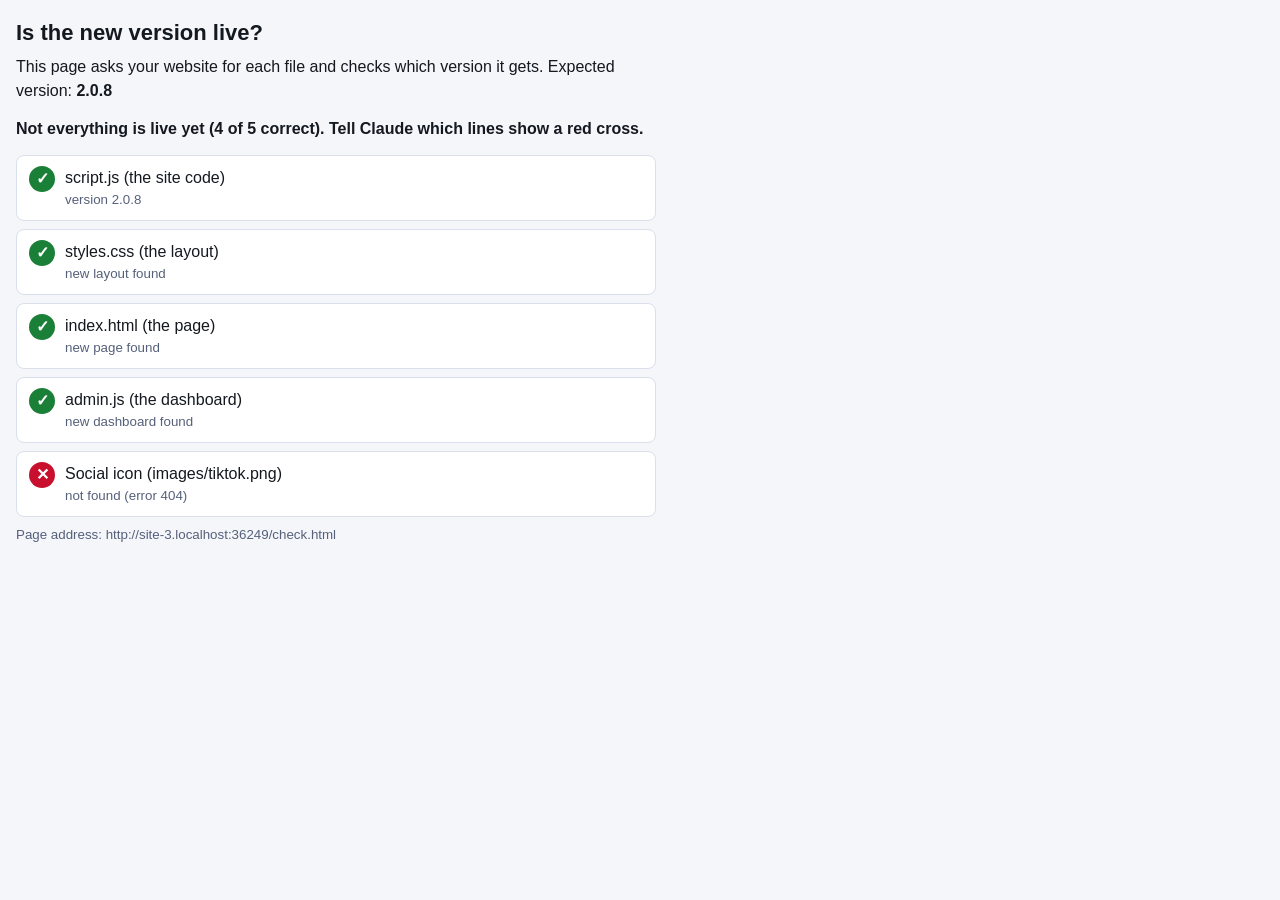
==== check.html @ 012de7f6 "Add files via upload" ====
<!doctype html>
<html lang="en"><head><meta charset="utf-8"><meta name="viewport" content="width=device-width,initial-scale=1">
<title>Site check</title>
<style>body{font:16px/1.5 Arial,Helvetica,sans-serif;margin:0;padding:16px;background:#f4f6fa;color:#14181f;max-width:640px}
h1{font-size:22px;margin:0 0 4px}p{margin:6px 0}.r{display:flex;gap:10px;align-items:flex-start;background:#fff;border:1px solid #d9dfeb;border-radius:8px;padding:10px 12px;margin:8px 0}
.r b{flex:none;width:26px;height:26px;border-radius:50%;color:#fff;text-align:center;line-height:26px}.ok b{background:#1a7f37}.bad b{background:#c8102e}.wait b{background:#999}
small{color:#55607a;display:block}#sum{font-weight:700;margin:14px 0}</style></head><body>
<h1>Is the new version live?</h1>
<p>This page asks your website for each file and checks which version it gets. Expected version: <b id="exp"></b></p>
<div id="sum">Checking...</div><div id="out"></div>
<p><small>Page address: <span id="loc"></span></small></p>
<script>
const EXPECT='2.0.8';document.getElementById('exp').textContent=EXPECT;document.getElementById('loc').textContent=location.href;
const rows=[
 ['script.js (the site code)','script.js',t=>{const m=t.match(/CODE_VERSION='([\d.]+)'/);return m?{ok:m[1]===EXPECT,msg:'version '+m[1]}:{ok:false,msg:'no version found - this is an old script.js'}}],
 ['styles.css (the layout)','styles.css',t=>({ok:/v2\.0\.8/.test(t),msg:/v2\.0\.8/.test(t)?'new layout found':'old layout - the new styles.css is not live'})],
 ['index.html (the page)','index.html',t=>({ok:/base href/.test(t)&&t.includes(EXPECT),msg:t.includes(EXPECT)?'new page found':'old page - the new index.html is not live'})],
 ['admin.js (the dashboard)','admin.js',t=>({ok:/Preview sizes/.test(t),msg:/Preview sizes/.test(t)?'new dashboard found':'old dashboard'})],
 ['Social icon (images/tiktok.png)','images/tiktok.png',null],
];
let good=0;const out=document.getElementById('out');
(async()=>{for(const [name,path,fn] of rows){
 const d=document.createElement('div');d.className='r wait';d.innerHTML='<b>?</b><div>'+name+'<small>checking...</small></div>';out.append(d);
 let ok=false,msg='';
 try{const r=await fetch('/'+path+'?c='+Date.now(),{cache:'no-store'});
  if(!r.ok){msg='not found (error '+r.status+')'}
  else if(!fn){const ct=r.headers.get('content-type')||'';ok=/image/.test(ct);msg=ok?'found':'not an image - file is missing'}
  else{const t=await r.text();const x=fn(t);ok=x.ok;msg=x.msg}}
 catch(e){msg='could not load'}
 d.className='r '+(ok?'ok':'bad');d.innerHTML='<b>'+(ok?'✓':'✕')+'</b><div>'+name+'<small>'+msg+'</small></div>';if(ok)good++}
 document.getElementById('sum').textContent=good===rows.length?'All good: the new version is live. If your phone still shows the old design, clear that browser\'s data for this site or open the site in a private tab.':'Not everything is live yet ('+good+' of '+rows.length+' correct). Tell Claude which lines show a red cross.'})();
</script></body></html>
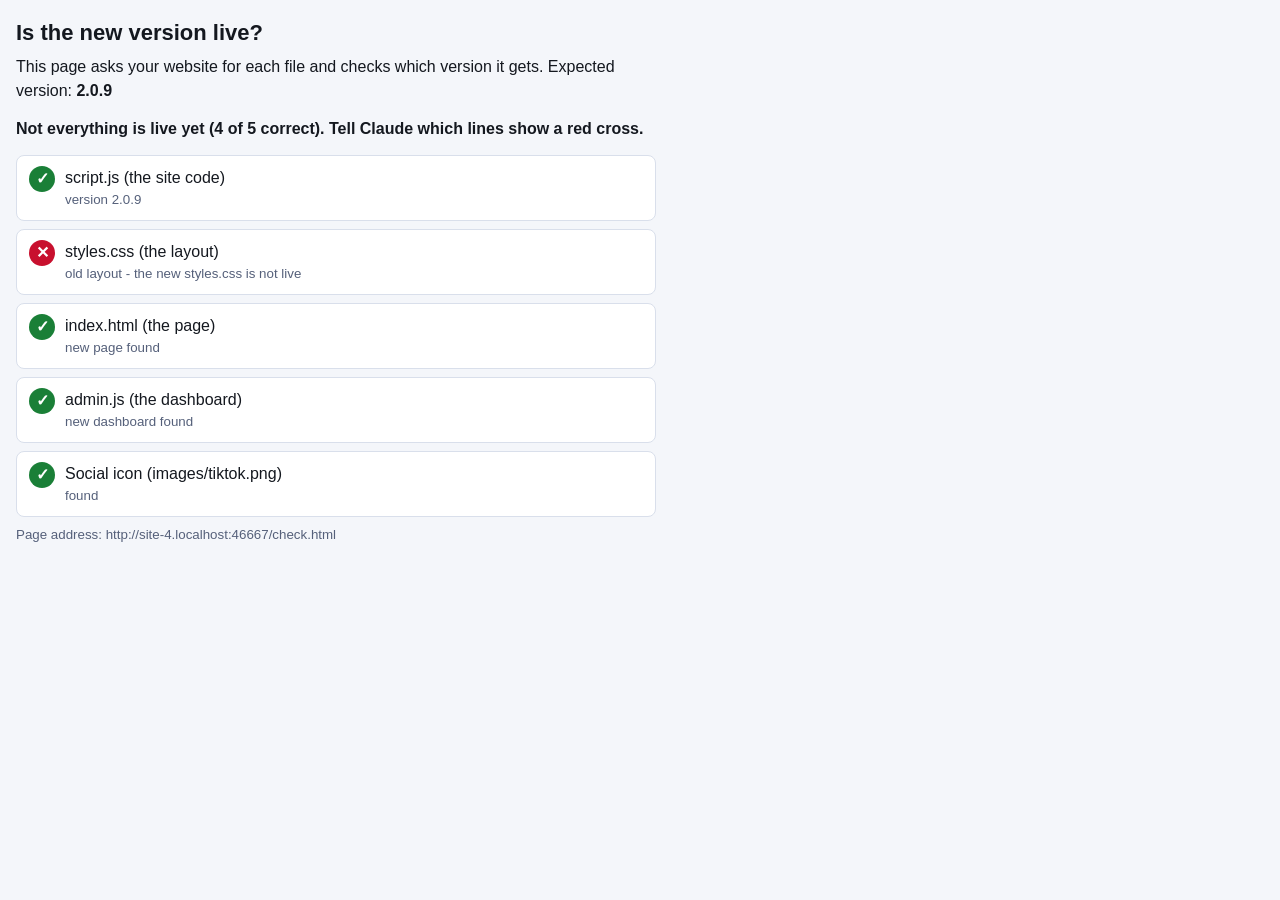
==== commit 7513fc6c: "Add files via upload" ====
--- a/check.html
+++ b/check.html
@@ -10,7 +10,7 @@
 <div id="sum">Checking...</div><div id="out"></div>
 <p><small>Page address: <span id="loc"></span></small></p>
 <script>
-const EXPECT='2.0.8';document.getElementById('exp').textContent=EXPECT;document.getElementById('loc').textContent=location.href;
+const EXPECT='2.0.9';document.getElementById('exp').textContent=EXPECT;document.getElementById('loc').textContent=location.href;
 const rows=[
  ['script.js (the site code)','script.js',t=>{const m=t.match(/CODE_VERSION='([\d.]+)'/);return m?{ok:m[1]===EXPECT,msg:'version '+m[1]}:{ok:false,msg:'no version found - this is an old script.js'}}],
  ['styles.css (the layout)','styles.css',t=>({ok:/v2\.0\.8/.test(t),msg:/v2\.0\.8/.test(t)?'new layout found':'old layout - the new styles.css is not live'})],
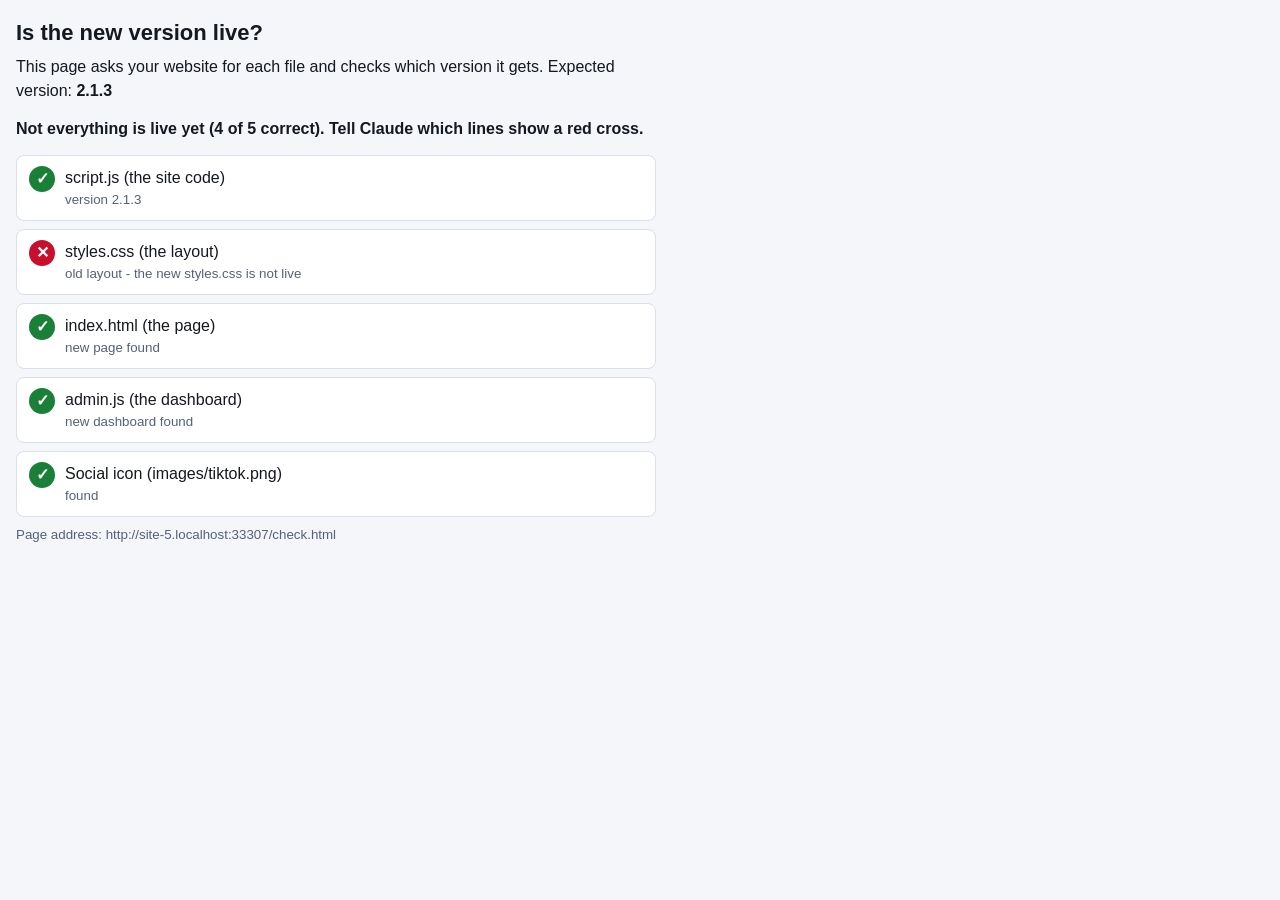
==== commit 53a9cf7e: "Add files via upload" ====
--- a/check.html
+++ b/check.html
@@ -10,7 +10,7 @@
 <div id="sum">Checking...</div><div id="out"></div>
 <p><small>Page address: <span id="loc"></span></small></p>
 <script>
-const EXPECT='2.0.9';document.getElementById('exp').textContent=EXPECT;document.getElementById('loc').textContent=location.href;
+const EXPECT='2.1.3';document.getElementById('exp').textContent=EXPECT;document.getElementById('loc').textContent=location.href;
 const rows=[
  ['script.js (the site code)','script.js',t=>{const m=t.match(/CODE_VERSION='([\d.]+)'/);return m?{ok:m[1]===EXPECT,msg:'version '+m[1]}:{ok:false,msg:'no version found - this is an old script.js'}}],
  ['styles.css (the layout)','styles.css',t=>({ok:/v2\.0\.8/.test(t),msg:/v2\.0\.8/.test(t)?'new layout found':'old layout - the new styles.css is not live'})],
